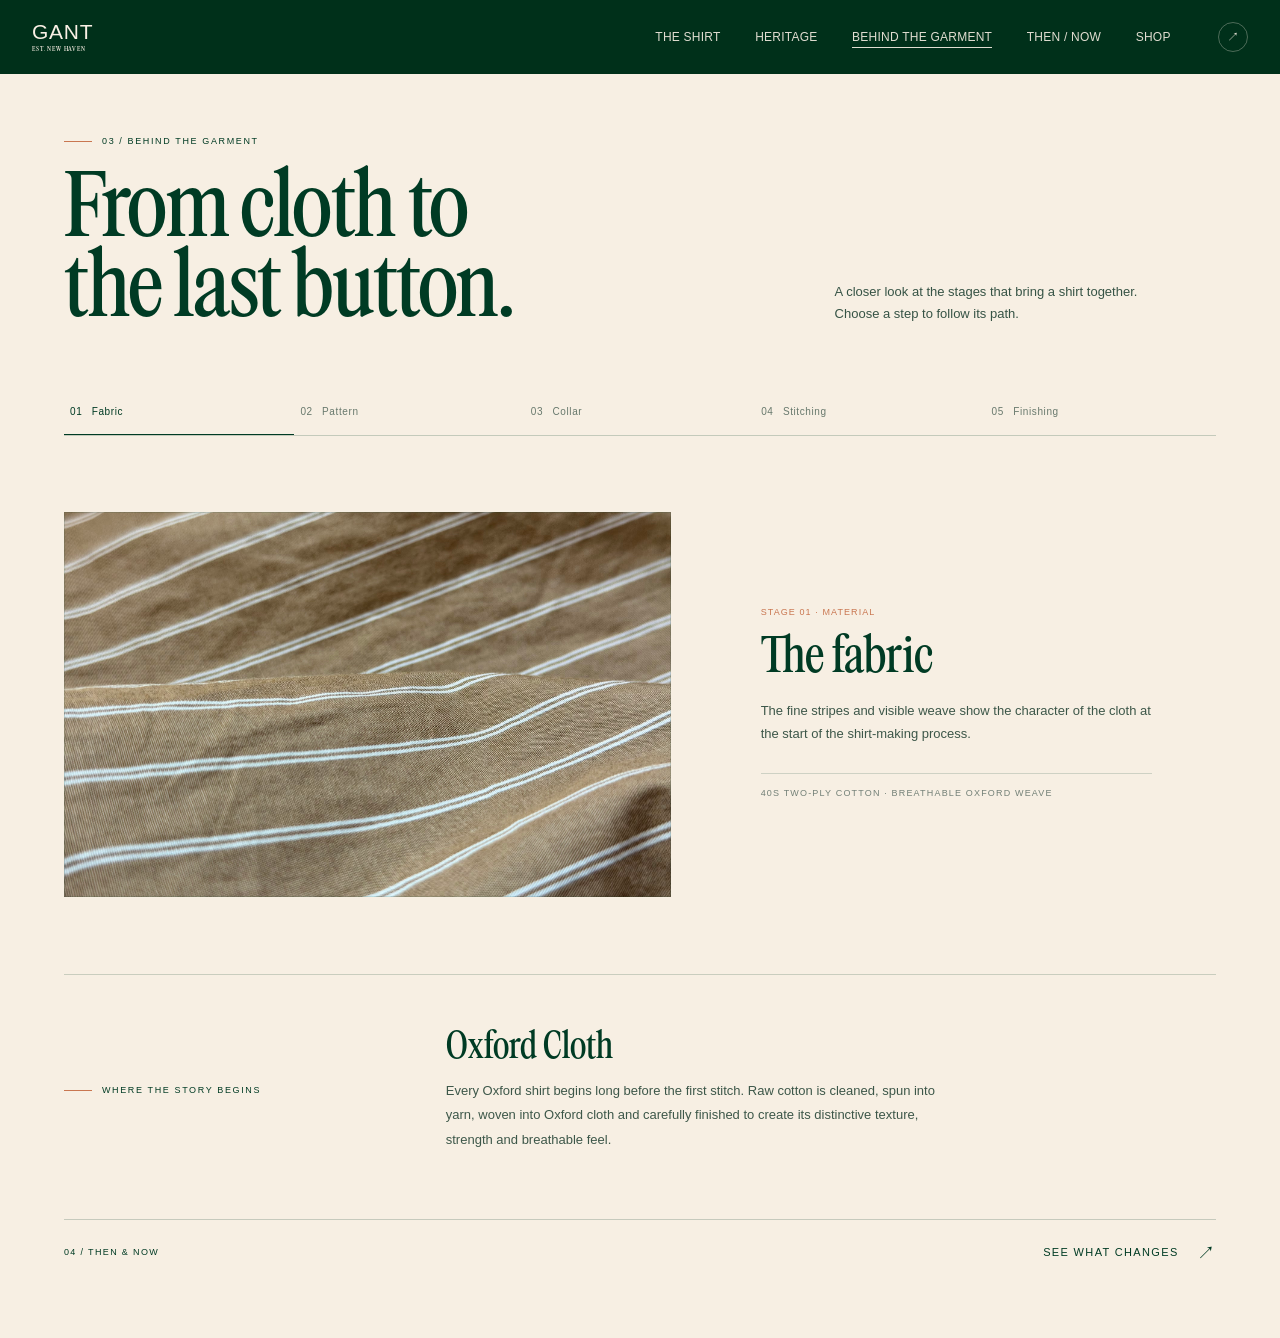
==== behind-the-garment.html @ 40d5aaa4 "Add files via upload" ====
<!DOCTYPE html>
<html lang="zh-CN">
<head>
  <meta charset="UTF-8">
  <meta name="viewport" content="width=device-width, initial-scale=1, viewport-fit=cover">
  <meta name="theme-color" content="#00301a">
  <title>Behind the Garment — From cloth to the last button</title>
  <meta name="description" content="从布料、图案、衣领、缝线到最后整理，查看一件牛津衬衫的五道工艺。">
  <link rel="preload" href="assets/fonts/GantSerif-MediumCondensed.woff2" as="font" type="font/woff2" crossorigin>
  <link rel="stylesheet" href="styles.css">
  <link rel="stylesheet" href="pages.css">
  <script defer src="site.js"></script>
  <script defer src="interior.js"></script>
</head>
<body class="interior-page process-page">
  <header class="site-head">
    <a class="brand wordmark" href="index.html" aria-label="GANT 首页"><b>GANT</b><small>EST. NEW HAVEN</small></a>
    <button class="nav-toggle" id="nav-toggle" aria-controls="site-nav" aria-expanded="false"><span>Menu</span><i aria-hidden="true"></i></button>
    <nav class="site-nav" id="site-nav" aria-label="主导航">
      <a href="index.html">THE SHIRT</a><a href="heritage.html">HERITAGE</a><a href="behind-the-garment.html" aria-current="page">BEHIND THE GARMENT</a><a href="then-and-now.html">THEN / NOW</a><a href="shop.html">SHOP</a><a class="nav-arrow" href="shop.html" aria-label="进入商店">↗</a>
    </nav>
  </header>
  <main class="editorial-shell">
    <section class="process-hero" aria-labelledby="process-heading">
      <div class="section-kicker"><span></span>03 / Behind the garment</div>
      <div class="process-title"><h1 id="process-heading">From cloth to<br>the last button.</h1><p>A closer look at the stages that bring a shirt together. Choose a step to follow its path.</p></div>
    </section>
    <div class="process-tabs" role="tablist" aria-label="衬衫制作步骤">
      <button role="tab" aria-selected="true" aria-controls="process-panel" id="process-tab-fabric" tabindex="0" data-process="fabric"><b>01</b> Fabric</button>
      <button role="tab" aria-selected="false" aria-controls="process-panel" id="process-tab-pattern" tabindex="-1" data-process="pattern"><b>02</b> Pattern</button>
      <button role="tab" aria-selected="false" aria-controls="process-panel" id="process-tab-collar" tabindex="-1" data-process="collar"><b>03</b> Collar</button>
      <button role="tab" aria-selected="false" aria-controls="process-panel" id="process-tab-stitching" tabindex="-1" data-process="stitching"><b>04</b> Stitching</button>
      <button role="tab" aria-selected="false" aria-controls="process-panel" id="process-tab-finishing" tabindex="-1" data-process="finishing"><b>05</b> Finishing</button>
    </div>
    <section class="process-panel" id="process-panel" role="tabpanel" aria-labelledby="process-tab-fabric" aria-live="polite">
      <figure class="process-visual"><img id="process-image" src="assets/story/fabric.jpg" alt="牛津布细密条纹的近景"></figure>
      <div class="process-copy"><p class="process-stage" id="process-stage">Stage 01 · Material</p><h2 id="process-title">The fabric</h2><p id="process-description">The fine stripes and visible weave show the character of the cloth at the start of the shirt-making process.</p><p class="process-note" id="process-note">40s two-ply cotton · breathable Oxford weave</p></div>
    </section>
    <section class="origin-story"><p class="section-kicker"><span></span>Where the story begins</p><div><h2>Oxford Cloth</h2><p>Every Oxford shirt begins long before the first stitch. Raw cotton is cleaned, spun into yarn, woven into Oxford cloth and carefully finished to create its distinctive texture, strength and breathable feel.</p></div></section>
    <nav class="page-next page-next-light" aria-label="下一页"><span>04 / Then &amp; now</span><a href="then-and-now.html">See what changes <b>↗</b></a></nav>
  </main>
</body>
</html>
---- styles.css ----
:root{--paper:#f6f5f0;--ink:#292b27;--muted:#91928a;--rail-top:100px;--rail-radius:5px;--piece-width:220px}
*{box-sizing:border-box}html,body{margin:0;min-height:100%;background:var(--paper);color:var(--ink)}body{font-family:Georgia,"Songti SC",serif;min-height:100svh;display:flex;flex-direction:column}button,a{-webkit-tap-highlight-color:transparent}button{font:inherit;color:inherit;border:0;background:none;cursor:pointer}a{color:inherit;text-decoration:none}button:focus-visible,a:focus-visible{outline:1px solid #77766b;outline-offset:5px}main{display:flex;flex:1;flex-direction:column;min-height:510px}.showroom{position:relative;flex:1;min-height:410px;isolation:isolate}.rail{position:absolute;top:var(--rail-top);left:50%;width:min(1080px,80vw);height:1px;transform:translateX(-50%);pointer-events:none;z-index:2}.rail img{position:absolute;display:block;width:100%;max-width:none;user-select:none;filter:drop-shadow(0 5px 4px #36362f1d)}.rack{position:absolute;inset:0;z-index:3;pointer-events:none}.garment{position:absolute;top:calc(var(--rail-top) - var(--rail-radius) - 1px);left:50%;width:var(--piece-width);height:calc(var(--piece-width) * 1.5);transform-origin:var(--hook-x) var(--hook-y);will-change:transform;pointer-events:none}.suspension{width:100%;height:100%;transform-origin:var(--hook-x) var(--hook-y);will-change:transform}.garment img{width:100%;height:auto;display:block;user-select:none;filter:drop-shadow(3px 8px 5px #514b3818)}.piece-hit{position:absolute;top:calc(var(--rail-top) + 18px);height:calc(var(--piece-width) * 1.26);padding:0;pointer-events:auto;border-radius:20px;z-index:20}.piece-hit:focus-visible{outline-offset:6px}.collection-bar{display:grid;grid-template-columns:1fr auto 1fr;align-items:center;min-height:87px;gap:20px;padding:12px 28px 23px;flex-shrink:0}.current h1{font-size:15px;font-weight:400;margin:0 0 5px}.current h1.selected{font-style:italic;font-weight:bold}.current p{font-size:10px;color:var(--muted);margin:0}.swatches{display:flex;gap:15px}.swatch{width:8px;height:8px;background:var(--color);border-radius:50%;padding:0;position:relative}.swatch::before{content:"";position:absolute;inset:-4px;border:1px solid transparent;border-radius:50%}.swatch[aria-pressed=true]::before{border-color:#69685f}.swatch::after{content:"";position:absolute;inset:-8px}.collection-count{justify-self:end;font:9px Arial,sans-serif;color:var(--muted);letter-spacing:1px}footer{height:25px;overflow:hidden;background:#1d2741;color:#f4f3ed;flex-shrink:0}.ticker{display:flex;width:max-content;height:100%;align-items:center;animation:marquee 42s linear infinite}.ticker span{white-space:nowrap;font-size:8px;letter-spacing:.3px;padding-right:35px}.ticker i{font-size:6px;font-style:normal;margin:0 25px;color:#a9afbd}@keyframes marquee{to{transform:translateX(-50%)}}
@media(max-width:700px){.collection-link{justify-self:end;font-size:11px}main{min-height:480px}.showroom{min-height:390px}.rail{width:90vw}.collection-bar{padding:12px 18px 24px;grid-template-columns:1fr auto;gap:22px}.current{grid-column:1/-1}.current h1{font-size:14px}.collection-count{font-size:8px}.swatches{gap:16px}footer{height:23px}}
@media(prefers-reduced-motion:reduce){.ticker{animation:none}.garment,.suspension{will-change:auto}}
#hardware{position:absolute;inset:0;width:100%;height:100%;z-index:4;pointer-events:none;filter:drop-shadow(0 3px 2px #26251d20)}
.garment{top:var(--body-top);left:50%;width:0;height:var(--body-height);transform-origin:0 0;}
.garment-body{position:relative;height:100%;transform-origin:0 0;transform-style:preserve-3d;}
.plane{position:absolute;top:0;overflow:hidden;backface-visibility:hidden;will-change:transform,opacity;}
.plane img{position:absolute;left:0;height:auto;max-width:none;filter:none;}
.piece-hit{top:var(--body-top);height:var(--body-height);border-radius:10px;}
#detail{width:min(760px,90vw);border:0;padding:0;background:#f6f5f0;color:var(--ink);border-radius:4px;box-shadow:0 24px 100px #2223;overflow:visible;}
#detail[open]{display:grid;grid-template-columns:1fr 1fr;}#detail::backdrop{background:#25251d66;backdrop-filter:blur(5px)}
.close-detail{position:absolute;top:12px;right:16px;font:26px Arial;z-index:2;padding:4px 8px;}.detail-photo{background:#eeede7;display:flex;align-items:center;padding:20px;}.detail-photo img{width:100%;height:auto;max-height:520px;object-fit:contain;}.detail-copy{padding:64px 32px 38px;}#detail-english{font-size:12px;font-style:italic;color:#86877d;margin:0 0 12px;}#detail-title{font-size:23px;font-weight:400;margin:0 0 24px;}.price{font:18px Arial;}#detail-note{font-size:12px;line-height:2;color:#77786e;margin:26px 0;}.product-color{display:flex;gap:16px;align-items:center;font-size:12px;}.product-color span{width:16px;height:16px;border-radius:50%;}.sizes{display:flex;gap:9px;margin-top:24px;}.size-option{border:1px solid #d7d6cd;width:40px;height:36px;font:11px Arial;}.size-option[aria-pressed=true]{background:#30322b;color:white;border-color:#30322b;}.material{font-size:10px;color:#929387;margin-top:32px;}
@media(max-width:700px){#detail[open]{grid-template-columns:1fr 1fr;}.detail-copy{padding:42px 16px 20px;}#detail-title{font-size:18px;}.detail-photo{padding:10px;}.sizes{gap:4px;}.size-option{width:30px;height:30px;}#detail-note{margin:18px 0;font-size:11px;}}
/* Native dialog stays in the top layer until its exit transition finishes. */
#detail{opacity:0;transform:translateY(12px) scale(.97);transition:opacity .24s ease,transform .32s cubic-bezier(.2,.7,.2,1),display .24s allow-discrete,overlay .24s allow-discrete;}
#detail[open]{opacity:1;transform:translateY(0) scale(1);}
#detail::backdrop{background:#25251d00;transition:background .24s ease,display .24s allow-discrete,overlay .24s allow-discrete;}
#detail[open]::backdrop{background:#25251d66;}
@starting-style{#detail[open]{opacity:0;transform:translateY(12px) scale(.97);}#detail[open]::backdrop{background:#25251d00;}}
@media(prefers-reduced-motion:reduce){#detail,#detail::backdrop{transition:none;}}
/* Perspective belongs to the garment layer, so the metal hook stays fixed. */
.rack{perspective:1500px;perspective-origin:50% var(--body-top);}
.garment{transform-style:preserve-3d;}.garment-body{will-change:transform;}
.detail-photo{position:relative;padding:20px 26px 68px;perspective:1200px;touch-action:pan-y pinch-zoom;}
.detail-photo img{transform-origin:50% 18%;will-change:transform,opacity;}
.detail-navigation{position:absolute;bottom:16px;left:26px;right:26px;display:flex;align-items:center;justify-content:space-between;gap:12px;}
.detail-nav-button{width:40px;height:40px;border:1px solid #cecec3;border-radius:50%;font:20px Arial;display:grid;place-items:center;transition:background .18s,color .18s;}
.detail-nav-button:hover{background:#30322b;color:#f6f5f0;}.detail-nav-button:active{transform:scale(.95);}
#detail-count{font:10px Arial;color:#86877d;letter-spacing:1.2px;white-space:nowrap;}
@media(max-width:700px){.detail-photo{padding:10px 12px 62px;}.detail-navigation{left:10px;right:10px;bottom:14px;gap:6px;}.detail-nav-button{width:36px;height:36px;font-size:17px;}#detail-count{font-size:9px;letter-spacing:.5px;}}
@media(prefers-reduced-motion:reduce){.garment-body,.detail-photo img{will-change:auto;}.detail-nav-button{transition:none;}}
/* iframe embeds keep the rack isolated from the host site's styles. */
body[data-embed=true] .site-head,body[data-embed=true] footer,body[data-embed=true] .intro{display:none;}
.swatches{flex-wrap:wrap;max-width:min(400px,40vw);}
.detail-nav-button[hidden]{display:none;}
.detail-navigation[data-single=true]{justify-content:center;}
@media(max-width:700px){.swatches{max-width:calc(100vw - 100px);}}
/* Detail card: switch between the front photo and the side profile. */
.product-view{display:flex;gap:16px;align-items:center;font-size:12px;margin-top:18px;}
.view-toggle{display:flex;gap:2px;padding:2px;border-radius:999px;background:#e8e7df;}
.view-toggle button{font:10px Arial,sans-serif;letter-spacing:1px;padding:6px 13px;border-radius:999px;color:#86877d;transition:background .18s,color .18s;}
.view-toggle button[aria-pressed=true]{background:#30322b;color:#f6f5f0;}
.detail-photo[data-view=side] #detail-image{max-height:440px;}
@media(max-width:700px){.product-view{margin-top:14px;gap:10px;}.view-toggle button{padding:5px 11px;}}
@media(prefers-reduced-motion:reduce){.view-toggle button{transition:none;}}
/* Phones: the detail card stacks, photo above copy, so neither column is squeezed. */
@media(max-width:560px){
  #detail{width:min(420px,92vw);max-height:92svh;overflow-y:auto;overscroll-behavior:contain;}
  #detail[open]{grid-template-columns:1fr;}
  .detail-photo{padding:14px 16px 62px;}
  #detail-image{max-height:34svh;}
  .detail-photo[data-view=side] #detail-image{max-height:30svh;}
  .detail-copy{padding:22px 20px 26px;}
  #detail-title{font-size:20px;margin-bottom:16px;}
  #detail-note{margin:16px 0;}
  .material{margin-top:22px;}
  .close-detail{top:8px;right:10px;background:#f6f5f0cc;border-radius:50%;}
}
/* Phones: the detail card stacks, photo above copy, so neither column is squeezed. */
@media(max-width:560px){
  #detail{width:min(420px,92vw);max-height:92svh;overflow-y:auto;overscroll-behavior:contain;}
  #detail[open]{grid-template-columns:1fr;}
  .detail-photo{padding:14px 16px 62px;}
  #detail-image{max-height:34svh;}
  .detail-photo[data-view=side] #detail-image{max-height:30svh;}
  .detail-copy{padding:22px 20px 26px;}
  #detail-title{font-size:20px;margin-bottom:16px;}
  #detail-note{margin:16px 0;}
  .material{margin-top:22px;}
  .close-detail{top:8px;right:10px;background:#f6f5f0cc;border-radius:50%;}
}

/* ==========================================================================
   GANT editorial theme — matches 网站封面.svg: green bar, cream paper,
   condensed serif display, modern grotesque for small copy.
   ========================================================================== */
@font-face{font-family:'GantSerif';src:url('assets/fonts/GantSerif-MediumCondensed.woff2') format('woff2'),url('assets/fonts/GantSerif-MediumCondensed.woff') format('woff');font-weight:400 600;font-style:normal;font-display:swap}
@font-face{font-family:'GantSerif-MediumCondensed';src:url('assets/fonts/GantSerif-MediumCondensed.woff2') format('woff2'),url('assets/fonts/GantSerif-MediumCondensed.woff') format('woff');font-weight:400 600;font-style:normal;font-display:swap}
@font-face{font-family:'GantModern';src:url('assets/fonts/GantModernV2-Regular.otf') format('opentype');font-weight:400;font-style:normal;font-display:swap}
@font-face{font-family:'GantModern';src:url('assets/fonts/GantModernV2-Medium.otf') format('opentype');font-weight:500;font-style:normal;font-display:swap}

:root{
  --paper:#f9f0e5;--ink:#00301a;--muted:#818373;--line:#dbd2c1;
  --serif:'GantSerif',Georgia,'Songti SC',serif;
  --sans:'GantModern','Helvetica Neue',Arial,'PingFang SC','Microsoft YaHei',sans-serif;
}
html,body{background:var(--paper);color:var(--ink)}
body{font-family:var(--sans);-webkit-font-smoothing:antialiased}
button:focus-visible,a:focus-visible{outline:1px solid var(--ink);outline-offset:5px}
::selection{background:var(--ink);color:var(--paper)}

/* ---- green bar ---- */
.site-head{position:relative;z-index:60;flex-shrink:0;display:flex;align-items:center;justify-content:space-between;gap:28px;height:74px;padding:0 clamp(18px,2.5vw,38px);background:var(--ink);color:var(--paper)}
.brand{display:flex;align-items:center;height:100%;padding:0;flex:none}
.brand-logo{height:36px;width:auto;display:block;overflow:visible;color:var(--paper)}
.logo-est{font-family:'GantSerif-MediumCondensed','GantSerif',serif;font-size:13.21px;fill:currentColor}
.site-nav{display:flex;align-items:center;gap:clamp(16px,2.7vw,44px);font:400 12px/1 var(--sans);letter-spacing:.02em}
.site-nav a{position:relative;padding:5px 0;white-space:nowrap;opacity:.9;transition:opacity .22s ease}
.site-nav a:hover{opacity:1}
.site-nav a::after{content:"";position:absolute;left:0;right:0;bottom:0;height:1px;background:currentColor;transform:scaleX(0);transform-origin:left;transition:transform .3s cubic-bezier(.2,.7,.2,1)}
.site-nav a:hover::after,.site-nav a[aria-current=page]::after{transform:scaleX(1)}
.nav-arrow{flex:none;width:30px;height:30px;border:1px solid #f9f0e557;border-radius:50%;display:grid;place-items:center;margin-left:clamp(2px,1vw,14px);transition:background .22s,color .22s,border-color .22s}
.nav-arrow svg{width:16px;height:16px}
.nav-arrow::after{display:none}
.nav-arrow:hover{background:var(--paper);color:var(--ink);border-color:var(--paper)}
.nav-toggle{display:none}

/* ---- headline ---- */
.intro{padding:clamp(16px,2.8vh,34px) 20px 0;text-align:center}
.intro h1{margin:0;font-family:var(--serif);font-weight:400;font-size:clamp(30px,5.3vw,74px);line-height:1;letter-spacing:-.005em;color:var(--ink)}
main{min-height:0}
.showroom{min-height:340px}

/* ---- bottom bar ---- */
.collection-bar{display:grid;grid-template-columns:minmax(0,1fr) auto minmax(0,1fr);align-items:end;gap:22px;padding:0 clamp(18px,2.5vw,38px) clamp(14px,2.4vh,26px);min-height:0}
.current{display:flex;flex-direction:column;gap:4px;min-width:0}
.collection-link{justify-self:start;text-align:left;white-space:nowrap;font:400 10px/1 var(--sans);letter-spacing:.17em;text-transform:uppercase;color:var(--muted);padding:0 0 3px;transition:color .2s}
.collection-link:hover{color:var(--ink)}
.collection-link span{margin-left:7px;font-size:10px}
.current h1{font-family:var(--serif);font-weight:400;font-size:24px;line-height:1.15;margin:0;white-space:nowrap;overflow:hidden;text-overflow:ellipsis}
.current p{font:400 10px/1.5 var(--sans);letter-spacing:.05em;color:var(--muted);margin:0}
.swatches{gap:14px;padding:0 0 5px;max-width:none}
.swatch{width:9px;height:9px}
.swatch[aria-pressed=true]::before{border-color:var(--ink)}
.bar-end{justify-self:end;display:flex;align-items:center;gap:clamp(14px,2vw,30px)}
.collection-count{font:400 10px/1 var(--sans);letter-spacing:.14em;color:var(--muted);white-space:nowrap}
.cta{display:flex;align-items:center;justify-content:space-between;gap:clamp(20px,2.6vw,40px);min-width:232px;padding:16px 18px;border:1px solid #00301a42;color:var(--ink);font:400 11px/1 var(--sans);letter-spacing:.13em;transition:background .26s,color .26s,border-color .26s}
.cta svg{width:15px;height:15px;flex:none}
.cta:hover{background:var(--ink);color:var(--paper);border-color:var(--ink)}

/* ---- ticker ---- */
footer{height:26px;background:var(--ink);color:var(--paper)}
.ticker span{font-family:var(--sans);font-size:8px;letter-spacing:.19em}
.ticker i{color:#f9f0e59c}

/* ---- detail card in the same palette ---- */
#detail{background:var(--paper);color:var(--ink)}
#detail::backdrop{background:#00251573}
#detail[open]::backdrop{background:#00251573}
.detail-photo{background:#f2e8d9}
#detail-english{color:#8a8b7c}
#detail-note{color:#6f7566}
.size-option{border-color:var(--line)}
.size-option[aria-pressed=true]{background:var(--ink);color:var(--paper);border-color:var(--ink)}
.view-toggle{background:#eadfce}
.view-toggle button{font-family:var(--sans)}
.view-toggle button[aria-pressed=true]{background:var(--ink);color:var(--paper)}
.detail-nav-button{border-color:var(--line)}
#detail-title{font-family:var(--serif)}
.price,.size-option,#detail-count,.material,.product-color,.product-view{font-family:var(--sans)}
.price{letter-spacing:.04em}
.size-option{letter-spacing:.06em}
#detail-image{filter:drop-shadow(0 10px 16px #514b3818)}
.detail-nav-button:hover{background:var(--ink);color:var(--paper)}

@media(max-width:900px){
  .site-head{height:64px;flex-wrap:wrap}
  .brand-logo{height:30px}
  .nav-toggle{display:flex;align-items:center;gap:9px;font:400 10px/1 var(--sans);letter-spacing:.18em;text-transform:uppercase;padding:10px 0}
  .nav-toggle i{position:relative;display:block;width:16px;height:1px;background:currentColor;transition:transform .24s,background .24s}
  .nav-toggle i::before{content:"";position:absolute;left:0;top:-5px;width:16px;height:1px;background:currentColor;transition:transform .24s,top .24s}
  .site-head[data-open=true] .nav-toggle i{transform:rotate(45deg)}
  .site-head[data-open=true] .nav-toggle i::before{top:0;transform:rotate(-90deg)}
  .site-nav{position:absolute;top:100%;left:0;right:0;flex-direction:column;align-items:stretch;gap:0;background:var(--ink);padding:0 clamp(18px,2.5vw,38px);max-height:0;overflow:hidden;font-size:13px;letter-spacing:.02em;transition:max-height .34s cubic-bezier(.3,.8,.3,1),padding .34s ease}
  .site-nav a{padding:15px 0;border-top:1px solid #f9f0e51c;opacity:1}
  .site-nav a::after{display:none}
  .nav-arrow{display:none}
  .site-head[data-open=true] .site-nav{max-height:360px;padding-bottom:12px}
}
@media(max-width:700px){
  .intro{padding-top:16px}
  .collection-bar{grid-template-columns:1fr auto;grid-template-areas:"current current" "swatches cta";gap:14px 16px;padding-bottom:16px}
  .current{grid-area:current}
  .current h1{font-size:20px}
  .swatches{grid-area:swatches;padding:0}
  .bar-end{grid-area:count;display:contents}
  .collection-count{display:none}
  .cta{grid-area:cta;justify-self:end;min-width:0;padding:12px 14px;gap:14px;font-size:10px}
  footer{height:22px}
}
@media(prefers-reduced-motion:reduce){
  .site-nav,.site-nav a::after,.nav-toggle i,.nav-toggle i::before,.cta{transition:none}
}

/* ==========================================================================
   Scroll stage — the green bar is pinned, page one fades back, page two
   rises from below on the same sheet of paper.
   ========================================================================== */
:root{--head-h:74px}
@media(max-width:900px){:root{--head-h:64px}}
.site-head{position:fixed;top:0;left:0;right:0;z-index:90;height:var(--head-h)}
body{padding-top:var(--head-h)}
.stage{position:relative;flex:1}

.panel-one{position:sticky;top:var(--head-h);height:calc(100svh - var(--head-h));display:flex;flex-direction:column;overflow:hidden;z-index:1;will-change:opacity,transform}
.panel-one>main{min-height:0}
.panel-two{position:relative;z-index:2;display:flex;background:var(--paper);min-height:calc(100svh - var(--head-h));border-radius:22px 22px 0 0;box-shadow:0 -1px 0 #00301a1a,0 -34px 70px -34px #00281a59}

/* ---- scroll cue under the headline ---- */
.scroll-cue{display:inline-flex;flex-direction:column;align-items:center;gap:7px;margin:12px 0 0;font:400 9px/1 var(--sans);letter-spacing:.26em;text-transform:uppercase;color:#8d9083}
.scroll-cue i{display:block;position:relative;width:1px;height:40px;overflow:hidden;background:#00301a1f}
.scroll-cue i::after{content:"";position:absolute;left:0;top:-22px;width:1px;height:22px;background:#00301a8c;animation:cue-fall 2.6s cubic-bezier(.5,0,.3,1) infinite}
@keyframes cue-fall{0%{transform:translateY(0);opacity:0}20%{opacity:1}72%,100%{transform:translateY(62px);opacity:0}}

/* ---- garment explorer ---- */
.explorer{flex:1;width:100%;max-width:1500px;margin:0 auto;display:grid;grid-template-columns:minmax(0,1fr) minmax(0,.86fr);align-items:center;gap:clamp(24px,4vw,76px);padding:clamp(18px,3vh,40px) clamp(20px,4vw,64px) clamp(18px,3vh,38px)}
.explorer-shirt{display:flex;flex-direction:column;align-items:center;justify-content:center;min-width:0}
.shirt-frame{--h:clamp(300px,73svh,660px);position:relative;height:var(--h);width:calc(var(--h) * 0.91339);max-width:none}
.shirt-art{position:absolute;inset:0;width:100%;height:100%;object-fit:contain;user-select:none;filter:drop-shadow(0 22px 26px #514b3818)}
.shirt-emblem{position:absolute;left:61.86%;top:33.03%;width:5.65%;height:auto;pointer-events:none;user-select:none}
.shirt-note{margin:clamp(8px,1.4vh,16px) 0 0;font:400 9.5px/1.5 var(--sans);letter-spacing:.13em;text-transform:uppercase;color:#8d9083;text-align:center}

/* markers: a cream-ringed dot with its label on a green pill */
.marker{position:absolute;z-index:4;display:inline-flex;align-items:center;gap:7px;padding:4px 12px 4px 5px;border-radius:999px;background:#083d2bb8;color:#f9f0e5;font:400 10px/1 var(--sans);letter-spacing:.07em;white-space:nowrap;transform:translate(-12px,-50%);-webkit-backdrop-filter:blur(2px);backdrop-filter:blur(2px);transition:background .22s ease,box-shadow .22s ease,transform .22s cubic-bezier(.2,.8,.3,1)}
.marker[data-detail=collar]{left:46.30%;top:12.58%}
.marker[data-detail=buttons]{left:51.43%;top:50.17%}
.marker[data-detail=logo]{left:69.34%;top:34.66%}
.marker[data-detail=cuff]{left:14.12%;top:87.72%}
.marker i{position:relative;flex:none;width:14px;height:14px;border-radius:50%;background:#dc8057;border:1px solid #f9f0e5}
.marker i::after{content:"";position:absolute;inset:-5px;border-radius:50%;border:1px solid #dc80579e;opacity:0;transform:scale(.7);transition:opacity .3s,transform .3s}
.marker:hover,.marker:focus-visible{background:#032a1b;transform:translate(-12px,-50%) scale(1.04)}
.marker:hover i::after,.marker:focus-visible i::after{opacity:1;transform:scale(1)}
.marker[aria-expanded=true]{background:transparent;box-shadow:none}
.marker[aria-expanded=true] span{opacity:0;transition:opacity .2s ease}
.marker[aria-expanded=true] i{box-shadow:0 0 0 5px #f9f0e5b3}

/* the loupe: a small screen that opens centred on the marker */
.loupe{--size:clamp(144px,13.5vw,208px);position:absolute;left:0;top:0;width:var(--size);z-index:6;pointer-events:none;opacity:0;transform:translate(-50%,-50%) scale(.82);transform-origin:50% 50%;transition:opacity .2s ease,transform .3s cubic-bezier(.2,.85,.3,1)}
.loupe[data-open=true]{opacity:1;transform:translate(-50%,-50%) scale(1)}
.loupe-ring{position:relative;width:var(--size);height:var(--size);border-radius:50%;overflow:hidden;background:#f1e7d8;border:1px solid #00301a3d;box-shadow:0 0 0 7px #f9f0e5,0 0 0 8px #00301a26,0 26px 46px -22px #00281aa6;isolation:isolate}
.loupe-ring::after{content:"";position:absolute;inset:0;border-radius:50%;background:radial-gradient(120% 90% at 26% 16%,#ffffff5c,#ffffff00 46%),radial-gradient(100% 100% at 74% 92%,#00281a2e,#00281a00 52%);pointer-events:none}
.loupe-scene{position:absolute;left:0;top:0;transform-origin:0 0}
.loupe-shirt{display:block;width:100%;height:100%;max-width:none;user-select:none;-webkit-user-drag:none}
.loupe-emblem{position:absolute;left:61.86%;top:33.03%;width:5.65%;height:auto;max-width:none;pointer-events:none}
.loupe-shot{position:absolute;inset:0;width:100%;height:100%;object-fit:cover;max-width:none;user-select:none}
.loupe[data-source=photo] .loupe-scene{display:none}
.loupe-cross{position:absolute;left:50%;top:50%;width:15px;height:15px;margin:-7.5px 0 0 -7.5px;border-radius:50%;border:1px solid #f9f0e599;opacity:.5;pointer-events:none}
.loupe-caption{position:absolute;left:50%;bottom:10px;z-index:2;transform:translateX(-50%);margin:0;white-space:nowrap;font:400 9px/1 var(--sans);letter-spacing:.15em;text-transform:uppercase;color:#f9f0e5;background:#00301ad9;padding:5px 10px;border-radius:999px;-webkit-backdrop-filter:blur(3px);backdrop-filter:blur(3px)}
.loupe-caption b{font-weight:400;color:#e0a179;margin-right:6px}

/* copy column */
.explorer-copy{max-width:470px}
.explorer-eyebrow{display:flex;align-items:center;gap:10px;margin:0 0 clamp(12px,2vh,20px);font:400 10px/1 var(--sans);letter-spacing:.24em;text-transform:uppercase;color:#3c5a46}
.explorer-eyebrow i{display:block;width:26px;height:1px;background:#00301a59;flex:none}
#explorer-headline{margin:0;font-family:var(--serif);font-weight:400;font-size:clamp(42px,6.1vw,86px);line-height:.95;letter-spacing:-.015em;color:#00301a}
.explorer-lead{margin:clamp(14px,2.2vh,26px) 0 0;max-width:46ch;font-size:15px;line-height:1.62;color:#2c4636}
.detail-reader{margin-top:clamp(16px,2.4vh,28px);padding-top:clamp(16px,2.4vh,26px);border-top:1px solid #00301a26;transition:opacity .18s ease}
.detail-reader.is-swapping{opacity:.25}
#reader-title{margin:0 0 10px;font-family:var(--serif);font-weight:400;font-size:clamp(23px,2.5vw,33px);line-height:1.12;color:#00301a}
#reader-body{margin:0;max-width:46ch;font-size:14.5px;line-height:1.78;color:#2c4636}
.explorer-hint{margin:clamp(14px,2.2vh,26px) 0 0;font-size:12.5px;line-height:1.5;letter-spacing:.01em;color:#6d7566}
.explorer-actions{display:flex;flex-wrap:wrap;gap:12px;margin-top:clamp(12px,2vh,22px)}
.line-button{display:flex;align-items:center;justify-content:space-between;gap:clamp(16px,2.6vw,44px);padding:15px 16px;border:1px solid #00301a;color:#00301a;font:400 10.5px/1 var(--sans);letter-spacing:.12em;transition:background .26s,color .26s}
.line-button svg{width:13px;height:13px;flex:none}
.line-button:hover{background:#00301a;color:#f9f0e5}

@media(max-width:900px){
  .explorer{grid-template-columns:1fr;gap:clamp(26px,4vh,40px);padding:clamp(22px,3.4vh,36px) clamp(18px,5vw,32px) clamp(30px,5vh,48px)}
  .explorer-shirt{order:2}
  .explorer-copy{order:1;max-width:none}
  .shirt-frame{--h:min(104vw,520px)}
  .shirt-note{margin-top:14px}
  .loupe{--size:clamp(132px,34vw,180px)}
  .loupe-caption{bottom:8px;font-size:8px;letter-spacing:.12em;padding:4px 8px}
}
@media(max-width:560px){
  #explorer-headline{font-size:clamp(38px,10.6vw,52px)}
  .explorer-actions{gap:10px}
  .line-button{flex:1 1 46%;font-size:9.5px;letter-spacing:.09em;padding:13px 12px;gap:10px}
  .marker{font-size:9px;padding:3px 10px 3px 4px;gap:6px;transform:translate(-11px,-50%)}
  .marker i{width:12px;height:12px}
  .marker:hover,.marker:focus-visible{transform:translate(-11px,-50%) scale(1.03)}
}
@media(prefers-reduced-motion:reduce){
  .panel-one{will-change:auto}
  .loupe{transition:opacity .15s linear}
  .scroll-cue i::after{animation:none;top:0;opacity:1;background:#00301a4d}
}
---- pages.css ----
/* Interior pages translated from the Illustrator artboards. */
.interior-page{--cream:#f7efe3;--green:#003b24;--orange:#c97650;background:var(--cream);color:var(--green)}
.wordmark{width:142px;display:flex!important;flex-direction:column;justify-content:center;align-items:flex-start;line-height:.8;color:inherit}
.wordmark b{font:500 21px/1 var(--sans);letter-spacing:.035em}
.wordmark small{font:400 7px/1 var(--serif);letter-spacing:.12em;margin-top:4px}
.section-kicker{display:flex;align-items:center;gap:10px;font:400 9px/1 var(--sans);letter-spacing:.18em;text-transform:uppercase}
.section-kicker span{display:inline-block;width:28px;height:1px;background:var(--orange)}
.editorial-shell{width:min(100%,1400px);margin:0 auto;padding:0 clamp(22px,5vw,76px) clamp(32px,6vw,84px)}
.page-next{display:flex;align-items:center;justify-content:space-between;gap:30px;margin-top:56px;padding-top:24px;border-top:1px solid #f7efe342;color:#f7efe3;font:400 9px/1 var(--sans);letter-spacing:.15em;text-transform:uppercase}
.page-next a{display:flex;align-items:center;gap:18px;font-size:11px}.page-next b{font-size:18px;font-weight:400}.page-next-light{color:var(--green);border-color:#003b2433}

/* Heritage — artboards 11–12 */
.heritage-page,.heritage-page .site-head{background:var(--green);color:var(--cream)}
.heritage-canvas{width:min(100%,1440px);margin:0 auto;padding:0 clamp(22px,5vw,78px) 72px}
.heritage-hero{position:relative;min-height:calc(100svh - var(--head-h));padding:clamp(32px,6vh,72px) 0 58px;border-bottom:1px solid #f7efe33b}
.heritage-heading{display:grid;grid-template-columns:minmax(330px,.95fr) minmax(280px,.62fr);align-items:end;gap:8vw;margin-top:clamp(36px,8vh,90px)}
.heritage-heading h1{margin:0;font:400 clamp(62px,8.2vw,118px)/.82 var(--serif);letter-spacing:-.02em}
.heritage-heading p{max-width:40ch;margin:0 0 1.2vw;font:400 14px/1.8 var(--sans);color:#f7efe3c5}
.scroll-index{position:absolute;right:0;bottom:34px;display:flex;gap:28px;align-items:center;font:400 9px/1 var(--sans);letter-spacing:.16em;text-transform:uppercase}.scroll-index span{font-size:16px}
.chapter-list{padding-top:4px}
.chapter-row{display:grid;grid-template-columns:130px minmax(220px,.85fr) minmax(280px,1.15fr);gap:clamp(22px,4vw,72px);align-items:center;min-height:126px;border-bottom:1px solid #f7efe33b}
.chapter-row p{margin:0}.chapter-number,.chapter-row span{font:400 8px/1.3 var(--sans);letter-spacing:.14em;text-transform:uppercase;color:#d79572}
.chapter-row h2{margin:8px 0 0;font:400 clamp(21px,2.4vw,34px)/1 var(--serif)}
.chapter-row>p:last-child{max-width:50ch;font:400 12px/1.65 var(--sans);color:#f7efe3c4}

/* Manufacturing — artboards 3, 6–10 */
.process-hero{padding:clamp(42px,7vh,84px) 0 24px}
.process-title{display:grid;grid-template-columns:minmax(430px,1.25fr) minmax(250px,.7fr);gap:7vw;align-items:end;margin-top:26px}
.process-title h1{margin:0;font:400 clamp(58px,7.3vw,104px)/.86 var(--serif);letter-spacing:-.015em}
.process-title p{max-width:43ch;margin:0 0 7px;font:400 13px/1.72 var(--sans);color:#365345}
.process-tabs{display:grid;grid-template-columns:repeat(5,1fr);border-bottom:1px solid #003b2435;margin-top:34px;overflow-x:auto}
.process-tabs button{position:relative;text-align:left;padding:16px 6px 18px;font:400 10px/1 var(--sans);letter-spacing:.06em;color:#68796d;white-space:nowrap}
.process-tabs button b{font-weight:400;margin-right:6px}.process-tabs button::after{content:"";position:absolute;left:0;right:0;bottom:-1px;height:2px;background:var(--green);transform:scaleX(0);transform-origin:left;transition:transform .28s ease}
.process-tabs button[aria-selected=true]{color:var(--green)}.process-tabs button[aria-selected=true]::after{transform:scaleX(1)}
.process-panel{display:grid;grid-template-columns:minmax(0,1.2fr) minmax(270px,.9fr);gap:clamp(34px,7vw,105px);align-items:center;padding:clamp(34px,6vw,78px) 0;border-bottom:1px solid #003b2430;transition:opacity .16s ease,transform .2s ease}.process-panel.is-changing{opacity:.15;transform:translateY(5px)}
.process-visual{position:relative;margin:0;aspect-ratio:1.58;overflow:hidden;background:#d6c6af}.process-visual::after{content:"";position:absolute;inset:0;border:1px solid #003b2420;pointer-events:none}.process-visual img{width:100%;height:100%;object-fit:cover;display:block}
.process-copy{padding-right:5vw}.process-stage{margin:0 0 18px;font:400 9px/1 var(--sans);letter-spacing:.12em;text-transform:uppercase;color:var(--orange)}
.process-copy h2{margin:0 0 16px;font:400 clamp(38px,4vw,62px)/.95 var(--serif)}
.process-copy>p:not(.process-stage,.process-note){margin:0;font:400 13px/1.75 var(--sans);color:#3d5749}.process-note{margin:28px 0 0;padding-top:13px;border-top:1px solid #003b242a;font:400 9px/1.5 var(--sans);letter-spacing:.13em;text-transform:uppercase;color:#738077}
.origin-story{display:grid;grid-template-columns:minmax(210px,.55fr) minmax(0,1.45fr);gap:7vw;padding:54px 0 10px}.origin-story h2{margin:0 0 12px;font:400 38px/1 var(--serif)}.origin-story>div p{max-width:72ch;margin:0;font:400 13px/1.9 var(--sans);color:#3d5749}

/* Then / now — artboard 13 */
.compare-shell{width:min(100%,1440px);margin:0 auto;padding:clamp(44px,7vh,78px) clamp(22px,5vw,76px) 70px}
.compare-head{display:flex;justify-content:space-between;align-items:end;gap:30px}.compare-head h1{margin:22px 0 0;font:400 clamp(55px,7vw,96px)/.84 var(--serif)}
.compare-switch{display:flex;border:1px solid #003b2435;align-self:flex-end;margin-bottom:4px}.compare-switch span{padding:11px 28px;font:400 9px/1 var(--sans);letter-spacing:.13em;text-transform:uppercase}.compare-switch span:first-child{background:var(--green);color:var(--cream)}
.compare-stage{display:grid;grid-template-columns:1fr 1fr;margin-top:52px;border:1px solid #003b2445;min-height:520px}
.era{position:relative;display:grid;grid-template-columns:.72fr 1.28fr;overflow:hidden}.era+ .era{border-left:1px solid #003b2445}.era-copy{padding:44px 28px;z-index:1}.era-label{font:400 8px/1 var(--sans);letter-spacing:.15em;text-transform:uppercase;color:#68796d}.era h2{margin:68px 0 10px;font:400 clamp(46px,5vw,76px)/.85 var(--serif)}.era h3{margin:0;font:400 clamp(28px,3.2vw,48px)/.9 var(--serif)}.era-copy>p:last-child{margin:34px 0 0;font:400 11px/1.75 var(--sans);color:#43594c}
.era-art{position:relative;display:grid;place-items:end center;min-height:100%;background:#d9d5cd}.era-art img{width:100%;height:100%;object-fit:contain;object-position:center bottom}.era-then .era-art img{filter:grayscale(1) contrast(1.05)}.era-now .era-art{background:#efd262}.era-stamp{position:absolute;left:18px;bottom:18px;font:400 clamp(38px,5vw,72px)/1 var(--serif);color:#fff;mix-blend-mode:difference}
.compare-caption{text-align:center;max-width:74ch;margin:34px auto 0;font:400 11px/1.75 var(--sans);color:#596d61}

/* Shop — artboards 14–16 */
.shop-shell{width:min(100%,1440px);margin:0 auto;padding:clamp(42px,6vh,70px) clamp(22px,5vw,76px) 0;min-height:calc(100svh - var(--head-h));display:flex;flex-direction:column}
.shop-head{display:flex;justify-content:space-between;align-items:end;gap:30px}.shop-head h1{margin:18px 0 0;font:400 clamp(56px,7vw,96px)/.84 var(--serif)}
.explore-gant{border:1px solid #003b2445;padding:13px 18px;font:400 9px/1 var(--sans);letter-spacing:.13em;text-transform:uppercase}.explore-gant span{margin-left:24px;font-size:14px}
.product-layout{display:grid;grid-template-columns:minmax(0,1.7fr) minmax(250px,.65fr);gap:30px;margin-top:38px;flex:1}
.product-feature,.product-aside{border:1px solid #003b2445;min-height:500px}.product-feature{display:grid;grid-template-columns:minmax(260px,.65fr) minmax(320px,1.35fr);position:relative}.product-copy{padding:30px 22px;display:flex;flex-direction:column}.product-copy .eyebrow{font:400 8px/1 var(--sans);letter-spacing:.14em;text-transform:uppercase;color:var(--orange)}
.product-copy h2{margin:54px 0 12px;font:400 clamp(37px,4vw,59px)/.88 var(--serif)}.product-copy>p{margin:0;font:400 11px/1.7 var(--sans);color:#4e6357}.shop-swatches{display:flex;gap:11px;margin:22px 0}.shop-swatch{width:14px;height:14px;border-radius:50%;background:var(--swatch);position:relative}.shop-swatch::after{content:"";position:absolute;inset:-5px;border:1px solid transparent;border-radius:50%}.shop-swatch[aria-pressed=true]::after{border-color:var(--green)}
.shop-now{align-self:flex-start;margin-top:auto;border:1px solid #003b2445;padding:13px 15px;font:400 9px/1 var(--sans);letter-spacing:.12em;text-transform:uppercase}.shop-now span{margin-left:24px;font-size:13px}
.product-art{position:relative;display:grid;place-items:center;overflow:hidden;background:#f4eadb}.product-art img{width:min(86%,620px);height:90%;object-fit:contain;filter:drop-shadow(0 20px 20px #34291d20);transition:opacity .18s ease,transform .32s ease}.product-art.is-changing img{opacity:0;transform:translateY(10px)}
.product-aside{display:flex;flex-direction:column;padding:26px 24px}.product-aside img{min-height:0;flex:1;width:100%;object-fit:contain;filter:drop-shadow(0 14px 16px #34291d1b)}.product-aside h3{margin:18px 0 5px;padding-top:15px;border-top:1px solid #003b2435;font:400 22px/1 var(--serif)}.product-aside p{margin:0;font:400 9px/1.55 var(--sans);color:#67786e}
.shop-footer{margin:30px calc(clamp(22px,5vw,76px)*-1) 0;padding:18px clamp(22px,5vw,76px);background:var(--green);color:var(--cream);display:flex;justify-content:space-between;font:400 8px/1 var(--sans);letter-spacing:.13em;text-transform:uppercase}

@media(max-width:900px){
  .heritage-heading{grid-template-columns:1fr;align-items:start}.heritage-heading p{margin:0}.chapter-row{grid-template-columns:100px minmax(190px,.8fr) 1fr;gap:20px}
  .process-title{grid-template-columns:1fr;gap:20px}.process-panel{grid-template-columns:1fr}.process-copy{padding-right:0}.process-visual{aspect-ratio:1.65}
  .compare-stage{grid-template-columns:1fr}.era+.era{border-left:0;border-top:1px solid #003b2445}.era{min-height:440px}
  .product-layout{grid-template-columns:1fr}.product-aside{display:none}.product-feature{min-height:580px}
}
@media(max-width:650px){
  .heritage-heading h1{font-size:clamp(52px,17vw,76px)}.heritage-heading p{padding-bottom:50px}.scroll-index{left:0;right:auto}.chapter-row{grid-template-columns:1fr;padding:26px 0;gap:12px}.chapter-row>p:last-child{font-size:11px}
  .process-title h1,.shop-head h1,.compare-head h1{font-size:clamp(48px,15vw,70px)}.process-tabs{grid-template-columns:repeat(5,minmax(88px,1fr))}.origin-story{grid-template-columns:1fr;gap:22px}
  .page-next{align-items:flex-start;flex-direction:column}.compare-head,.shop-head{align-items:flex-start;flex-direction:column}.compare-switch{align-self:flex-start}.era{grid-template-columns:1fr 1.2fr;min-height:390px}.era-copy{padding:26px 16px}.era h2{margin-top:46px}.era-copy>p:last-child{font-size:10px}
  .product-feature{grid-template-columns:1fr;min-height:0}.product-copy{min-height:320px}.product-copy h2{margin-top:34px}.product-art{height:430px}.product-layout{margin-top:28px}.shop-footer{gap:20px;flex-wrap:wrap}
}
@media(prefers-reduced-motion:reduce){.process-panel,.process-tabs button::after,.product-art img{transition:none}}
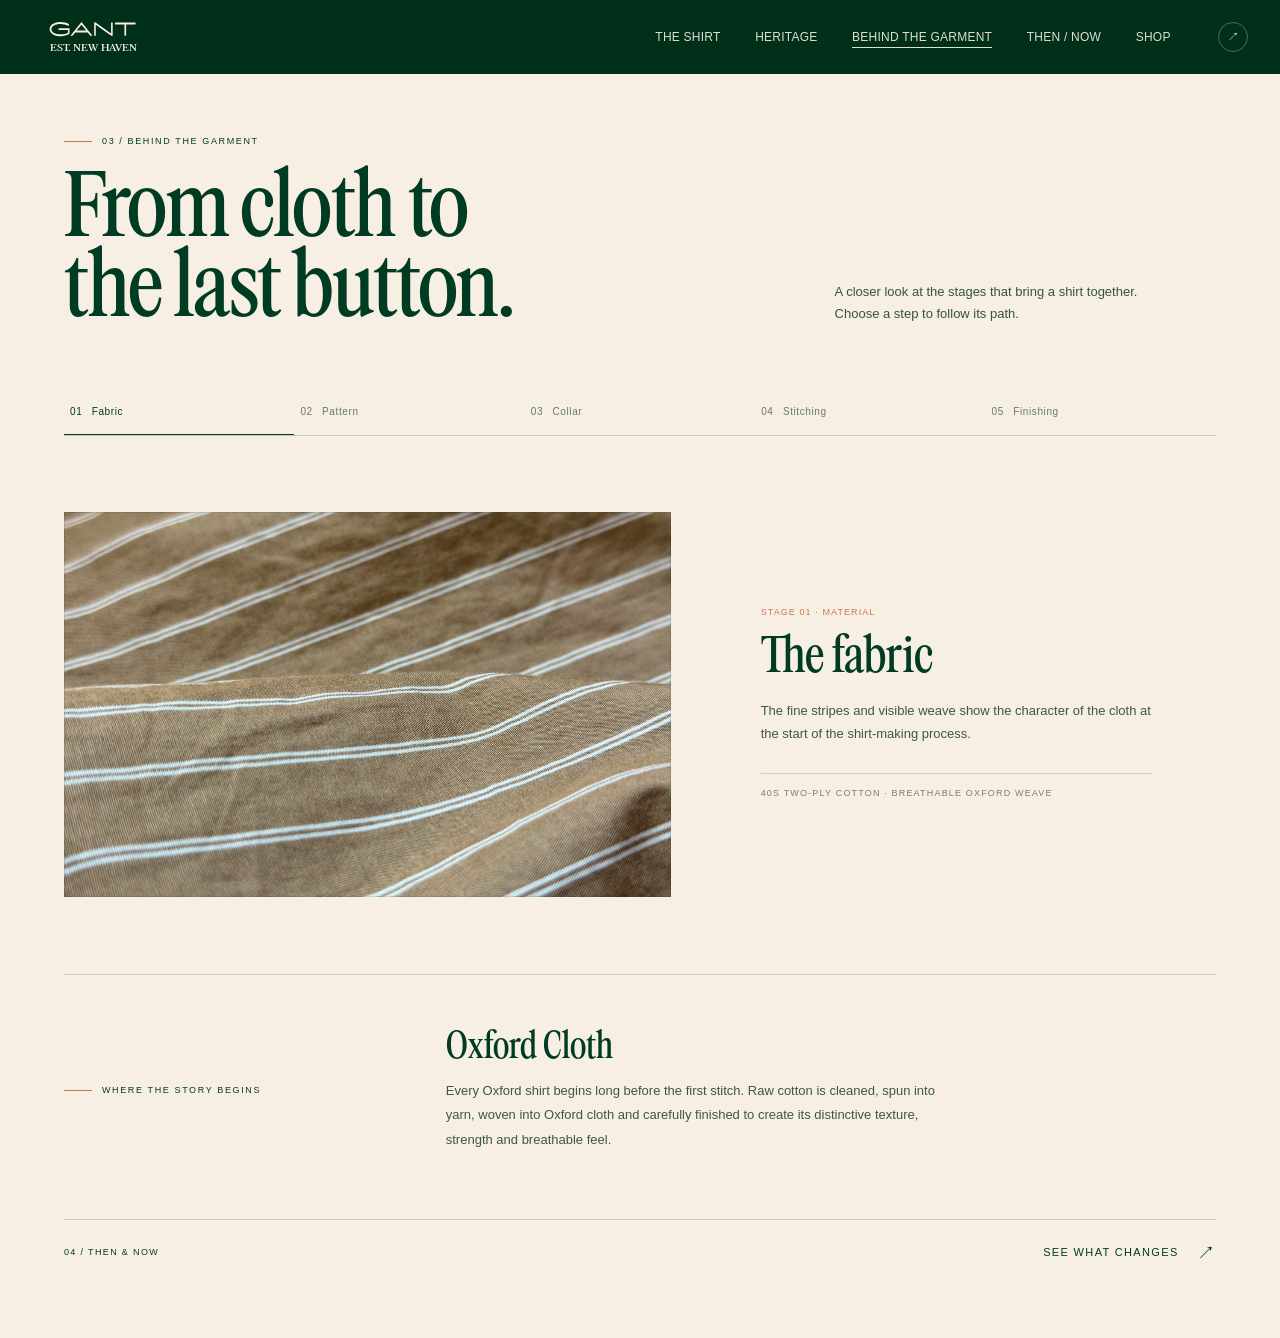
==== commit 14c2241f: "Add files via upload" ====
--- a/behind-the-garment.html
+++ b/behind-the-garment.html
@@ -14,7 +14,12 @@
 </head>
 <body class="interior-page process-page">
   <header class="site-head">
-    <a class="brand wordmark" href="index.html" aria-label="GANT 首页"><b>GANT</b><small>EST. NEW HAVEN</small></a>
+    <a class="brand" href="index.html" aria-label="GANT — EST. NEW HAVEN 首页">
+      <svg aria-hidden="true" class="brand-logo" focusable="false" viewBox="34 20 150 50">
+        <path d="M149.34,27.52h13.09v15.78h2.28v-15.78h13.09v-2.67h-28.45v2.67Zm-29.01,15.78h2.23v-15.21l21.46,15.21h2.03V24.84h-2.23v15.21l-21.46-15.21h-2.03v18.46Zm-24.3-7.16l6.62-8.29,6.62,8.29h-13.24Zm-37.48-2.07c0,5.68,6.52,9.9,15.04,9.9,4.77,0,9.38-1.3,12.5-3.44v-7.62h-15.12v2.54h12.93v3.48c-2.43,1.5-6.31,2.41-10.22,2.41-7.3,0-12.76-3.11-12.76-7.26s5.38-7.26,12.55-7.26c4.21,0,8.39,1.1,11.01,2.94l1.04-2.44c-2.92-2.01-7.56-3.14-12-3.14-8.57,0-14.99,4.25-14.99,9.9Zm28.81,9.23h2.97l3.68-4.61h17.3l3.68,4.61h3.02l-15.32-19.13-15.32,19.13Z" fill="currentColor"/>
+        <text class="logo-est" transform="translate(58.55 64.04) scale(1.47 1)">EST. NEW HAVEN</text>
+      </svg>
+    </a>
     <button class="nav-toggle" id="nav-toggle" aria-controls="site-nav" aria-expanded="false"><span>Menu</span><i aria-hidden="true"></i></button>
     <nav class="site-nav" id="site-nav" aria-label="主导航">
       <a href="index.html">THE SHIRT</a><a href="heritage.html">HERITAGE</a><a href="behind-the-garment.html" aria-current="page">BEHIND THE GARMENT</a><a href="then-and-now.html">THEN / NOW</a><a href="shop.html">SHOP</a><a class="nav-arrow" href="shop.html" aria-label="进入商店">↗</a>
--- a/styles.css
+++ b/styles.css
@@ -31,7 +31,8 @@
 @media(max-width:700px){.detail-photo{padding:10px 12px 62px;}.detail-navigation{left:10px;right:10px;bottom:14px;gap:6px;}.detail-nav-button{width:36px;height:36px;font-size:17px;}#detail-count{font-size:9px;letter-spacing:.5px;}}
 @media(prefers-reduced-motion:reduce){.garment-body,.detail-photo img{will-change:auto;}.detail-nav-button{transition:none;}}
 /* iframe embeds keep the rack isolated from the host site's styles. */
-body[data-embed=true] .site-head,body[data-embed=true] footer,body[data-embed=true] .intro{display:none;}
+body[data-embed=true]{padding-top:0;overflow:hidden}
+body[data-embed=true] .site-head,body[data-embed=true] footer,body[data-embed=true] .intro,body[data-embed=true] .page-next{display:none;}
 .swatches{flex-wrap:wrap;max-width:min(400px,40vw);}
 .detail-nav-button[hidden]{display:none;}
 .detail-navigation[data-single=true]{justify-content:center;}
@@ -193,6 +194,12 @@
 body{padding-top:var(--head-h)}
 .stage{position:relative;flex:1}
 
+html.home-scroll{scroll-snap-type:y mandatory;scroll-padding-top:var(--head-h);scroll-behavior:smooth}
+.home-scroll .panel-one,.home-scroll .panel-two,.home-scroll .story-chapter{scroll-snap-align:start;scroll-snap-stop:always}
+.story-chapter{position:relative;z-index:3;width:100%;height:calc(100svh - var(--head-h));overflow:hidden;background:var(--paper)}
+.story-chapter iframe{display:block;width:100%;height:100%;border:0;background:var(--paper)}
+body[data-embed=true] .editorial-shell,body[data-embed=true] .compare-shell,body[data-embed=true] .shop-shell{min-height:100svh}
+
 .panel-one{position:sticky;top:var(--head-h);height:calc(100svh - var(--head-h));display:flex;flex-direction:column;overflow:hidden;z-index:1;will-change:opacity,transform}
 .panel-one>main{min-height:0}
 .panel-two{position:relative;z-index:2;display:flex;background:var(--paper);min-height:calc(100svh - var(--head-h));border-radius:22px 22px 0 0;box-shadow:0 -1px 0 #00301a1a,0 -34px 70px -34px #00281a59}
--- a/pages.css
+++ b/pages.css
@@ -1,8 +1,5 @@
 /* Interior pages translated from the Illustrator artboards. */
 .interior-page{--cream:#f7efe3;--green:#003b24;--orange:#c97650;background:var(--cream);color:var(--green)}
-.wordmark{width:142px;display:flex!important;flex-direction:column;justify-content:center;align-items:flex-start;line-height:.8;color:inherit}
-.wordmark b{font:500 21px/1 var(--sans);letter-spacing:.035em}
-.wordmark small{font:400 7px/1 var(--serif);letter-spacing:.12em;margin-top:4px}
 .section-kicker{display:flex;align-items:center;gap:10px;font:400 9px/1 var(--sans);letter-spacing:.18em;text-transform:uppercase}
 .section-kicker span{display:inline-block;width:28px;height:1px;background:var(--orange)}
 .editorial-shell{width:min(100%,1400px);margin:0 auto;padding:0 clamp(22px,5vw,76px) clamp(32px,6vw,84px)}
@@ -39,13 +36,27 @@
 .process-copy>p:not(.process-stage,.process-note){margin:0;font:400 13px/1.75 var(--sans);color:#3d5749}.process-note{margin:28px 0 0;padding-top:13px;border-top:1px solid #003b242a;font:400 9px/1.5 var(--sans);letter-spacing:.13em;text-transform:uppercase;color:#738077}
 .origin-story{display:grid;grid-template-columns:minmax(210px,.55fr) minmax(0,1.45fr);gap:7vw;padding:54px 0 10px}.origin-story h2{margin:0 0 12px;font:400 38px/1 var(--serif)}.origin-story>div p{max-width:72ch;margin:0;font:400 13px/1.9 var(--sans);color:#3d5749}
 
+/* Oxford cloth introduction — Illustrator canvas 05 */
+.cloth-canvas{width:100%;margin:0;padding:0}
+.cloth-intro{width:min(100%,1440px);margin:0 auto;padding:clamp(24px,2vw,28px) clamp(22px,5vw,76px) clamp(20px,2vw,24px)}
+.cloth-intro>p{margin:0;font:400 clamp(22px,2.2vw,34px)/1.1 var(--serif);letter-spacing:-.015em}
+.cloth-intro h1{display:flex;align-items:center;gap:14px;margin:14px 0 18px;padding-left:clamp(80px,11vw,170px);font:400 clamp(32px,4vw,58px)/1 var(--serif)}
+.cloth-intro h1 span{display:block;width:34px;height:2px;background:var(--green)}
+.cloth-copy{max-width:1270px;font:500 13px/1.55 var(--sans);color:#173f2d}.cloth-copy p{margin:0}
+.cloth-mosaic{margin:0;display:grid;grid-template-columns:34.9fr 65.1fr;gap:14px;width:100%;height:auto;aspect-ratio:745/527;background:var(--cream);overflow:hidden}
+.cloth-mosaic-column{min-width:0;display:grid;gap:14px;overflow:hidden}
+.cloth-mosaic-left{grid-template-rows:1.23fr 2.4fr 1fr}
+.cloth-mosaic-right{grid-template-rows:.93fr 1fr}
+.cloth-shot{display:block;min-width:0;min-height:0;width:100%;height:100%;object-fit:cover}
+
 /* Then / now — artboard 13 */
 .compare-shell{width:min(100%,1440px);margin:0 auto;padding:clamp(44px,7vh,78px) clamp(22px,5vw,76px) 70px}
 .compare-head{display:flex;justify-content:space-between;align-items:end;gap:30px}.compare-head h1{margin:22px 0 0;font:400 clamp(55px,7vw,96px)/.84 var(--serif)}
-.compare-switch{display:flex;border:1px solid #003b2435;align-self:flex-end;margin-bottom:4px}.compare-switch span{padding:11px 28px;font:400 9px/1 var(--sans);letter-spacing:.13em;text-transform:uppercase}.compare-switch span:first-child{background:var(--green);color:var(--cream)}
-.compare-stage{display:grid;grid-template-columns:1fr 1fr;margin-top:52px;border:1px solid #003b2445;min-height:520px}
-.era{position:relative;display:grid;grid-template-columns:.72fr 1.28fr;overflow:hidden}.era+ .era{border-left:1px solid #003b2445}.era-copy{padding:44px 28px;z-index:1}.era-label{font:400 8px/1 var(--sans);letter-spacing:.15em;text-transform:uppercase;color:#68796d}.era h2{margin:68px 0 10px;font:400 clamp(46px,5vw,76px)/.85 var(--serif)}.era h3{margin:0;font:400 clamp(28px,3.2vw,48px)/.9 var(--serif)}.era-copy>p:last-child{margin:34px 0 0;font:400 11px/1.75 var(--sans);color:#43594c}
-.era-art{position:relative;display:grid;place-items:end center;min-height:100%;background:#d9d5cd}.era-art img{width:100%;height:100%;object-fit:contain;object-position:center bottom}.era-then .era-art img{filter:grayscale(1) contrast(1.05)}.era-now .era-art{background:#efd262}.era-stamp{position:absolute;left:18px;bottom:18px;font:400 clamp(38px,5vw,72px)/1 var(--serif);color:#fff;mix-blend-mode:difference}
+.compare-switch{display:flex;border:1px solid #003b2435;align-self:flex-end;margin-bottom:4px}.compare-switch button{padding:11px 28px;font:400 9px/1 var(--sans);letter-spacing:.13em;text-transform:uppercase;color:var(--green);border-left:1px solid #003b2435}.compare-switch button:first-child{border-left:0}.compare-switch button.is-active{background:var(--green);color:var(--cream)}
+.compare-stage{display:grid;grid-template-columns:1fr 1fr;margin-top:52px;border:1px solid #003b2445}
+.era{min-width:0;display:grid;grid-template-columns:1fr 1fr;overflow:hidden}.era+.era{border-left:1px solid #003b2445}.era-copy{padding:clamp(24px,3vw,44px) clamp(18px,2vw,28px);z-index:1}.era-label{font:400 8px/1 var(--sans);letter-spacing:.15em;text-transform:uppercase;color:#68796d}.era h2{margin:clamp(42px,5vw,68px) 0 10px;font:400 clamp(46px,5vw,76px)/.85 var(--serif)}.era h3{margin:0;font:400 clamp(28px,3.2vw,48px)/.9 var(--serif)}.era-copy>p:last-child{margin:34px 0 0;font:400 11px/1.75 var(--sans);color:#43594c}
+.era-art{position:relative;display:block;min-width:0;padding:0;aspect-ratio:.72;overflow:hidden;background:#d9d5cd;cursor:zoom-in}.era-art img{display:block;width:100%;height:100%;object-fit:contain;transition:transform .3s ease}.era-art:hover img{transform:scale(1.015)}.era-art:focus-visible{outline:3px solid var(--orange);outline-offset:-3px}.era-now .era-art{background:#efd262}
+.poster-dialog{position:relative;max-width:min(92vw,760px);max-height:92vh;padding:0;border:0;background:transparent;overflow:visible}.poster-dialog::backdrop{background:#001d13d9;backdrop-filter:blur(5px)}.poster-dialog img{display:block;max-width:92vw;max-height:92vh;width:auto;height:auto;object-fit:contain}.poster-dialog-close{position:absolute;z-index:2;top:10px;right:10px;width:40px;height:40px;border-radius:50%;background:#f7efe3e8;color:var(--green);font:300 28px/1 var(--sans);box-shadow:0 4px 18px #001d1350}
 .compare-caption{text-align:center;max-width:74ch;margin:34px auto 0;font:400 11px/1.75 var(--sans);color:#596d61}
 
 /* Shop — artboards 14–16 */
@@ -57,18 +68,19 @@
 .product-copy h2{margin:54px 0 12px;font:400 clamp(37px,4vw,59px)/.88 var(--serif)}.product-copy>p{margin:0;font:400 11px/1.7 var(--sans);color:#4e6357}.shop-swatches{display:flex;gap:11px;margin:22px 0}.shop-swatch{width:14px;height:14px;border-radius:50%;background:var(--swatch);position:relative}.shop-swatch::after{content:"";position:absolute;inset:-5px;border:1px solid transparent;border-radius:50%}.shop-swatch[aria-pressed=true]::after{border-color:var(--green)}
 .shop-now{align-self:flex-start;margin-top:auto;border:1px solid #003b2445;padding:13px 15px;font:400 9px/1 var(--sans);letter-spacing:.12em;text-transform:uppercase}.shop-now span{margin-left:24px;font-size:13px}
 .product-art{position:relative;display:grid;place-items:center;overflow:hidden;background:#f4eadb}.product-art img{width:min(86%,620px);height:90%;object-fit:contain;filter:drop-shadow(0 20px 20px #34291d20);transition:opacity .18s ease,transform .32s ease}.product-art.is-changing img{opacity:0;transform:translateY(10px)}
-.product-aside{display:flex;flex-direction:column;padding:26px 24px}.product-aside img{min-height:0;flex:1;width:100%;object-fit:contain;filter:drop-shadow(0 14px 16px #34291d1b)}.product-aside h3{margin:18px 0 5px;padding-top:15px;border-top:1px solid #003b2435;font:400 22px/1 var(--serif)}.product-aside p{margin:0;font:400 9px/1.55 var(--sans);color:#67786e}
+.product-aside{display:flex;flex-direction:column;padding:26px 24px}.product-aside-visual{min-height:0;flex:1;display:grid;place-items:center;overflow:hidden}.product-aside-visual img{--side-shift-x:0%;width:100%;height:100%;object-fit:contain;transform:translateX(var(--side-shift-x)) scale(1.8);transform-origin:center;filter:drop-shadow(0 14px 16px #34291d1b)}.product-aside-visual img[data-side-color="yellow"]{--side-shift-x:31.5%}.product-aside-visual img[data-side-color="blue"]{--side-shift-x:-1.6%}.product-aside-visual img[data-side-color="white"]{--side-shift-x:-21%}.product-aside-visual img[data-side-color="pink"]{--side-shift-x:-53.2%}.product-aside-visual img[data-side-color="brown"]{--side-shift-x:12.1%}.product-aside h3{margin:18px 0 5px;padding-top:15px;border-top:1px solid #003b2435;font:400 22px/1 var(--serif)}.product-aside p{margin:0;font:400 9px/1.55 var(--sans);color:#67786e}
 .shop-footer{margin:30px calc(clamp(22px,5vw,76px)*-1) 0;padding:18px clamp(22px,5vw,76px);background:var(--green);color:var(--cream);display:flex;justify-content:space-between;font:400 8px/1 var(--sans);letter-spacing:.13em;text-transform:uppercase}
 
 @media(max-width:900px){
   .heritage-heading{grid-template-columns:1fr;align-items:start}.heritage-heading p{margin:0}.chapter-row{grid-template-columns:100px minmax(190px,.8fr) 1fr;gap:20px}
   .process-title{grid-template-columns:1fr;gap:20px}.process-panel{grid-template-columns:1fr}.process-copy{padding-right:0}.process-visual{aspect-ratio:1.65}
-  .compare-stage{grid-template-columns:1fr}.era+.era{border-left:0;border-top:1px solid #003b2445}.era{min-height:440px}
+  .cloth-mosaic{width:100%;height:auto;aspect-ratio:745/527}.compare-stage{grid-template-columns:1fr}.era+.era{border-left:0;border-top:1px solid #003b2445}
   .product-layout{grid-template-columns:1fr}.product-aside{display:none}.product-feature{min-height:580px}
 }
 @media(max-width:650px){
   .heritage-heading h1{font-size:clamp(52px,17vw,76px)}.heritage-heading p{padding-bottom:50px}.scroll-index{left:0;right:auto}.chapter-row{grid-template-columns:1fr;padding:26px 0;gap:12px}.chapter-row>p:last-child{font-size:11px}
   .process-title h1,.shop-head h1,.compare-head h1{font-size:clamp(48px,15vw,70px)}.process-tabs{grid-template-columns:repeat(5,minmax(88px,1fr))}.origin-story{grid-template-columns:1fr;gap:22px}
+  .cloth-intro h1{padding-left:0}.cloth-copy{font-size:11px}.cloth-mosaic{grid-template-columns:1fr;width:100%;height:auto;aspect-ratio:auto;gap:10px}.cloth-mosaic-column{grid-template-rows:none;gap:10px}.cloth-shot{aspect-ratio:1.5;height:auto}
   .page-next{align-items:flex-start;flex-direction:column}.compare-head,.shop-head{align-items:flex-start;flex-direction:column}.compare-switch{align-self:flex-start}.era{grid-template-columns:1fr 1.2fr;min-height:390px}.era-copy{padding:26px 16px}.era h2{margin-top:46px}.era-copy>p:last-child{font-size:10px}
   .product-feature{grid-template-columns:1fr;min-height:0}.product-copy{min-height:320px}.product-copy h2{margin-top:34px}.product-art{height:430px}.product-layout{margin-top:28px}.shop-footer{gap:20px;flex-wrap:wrap}
 }
